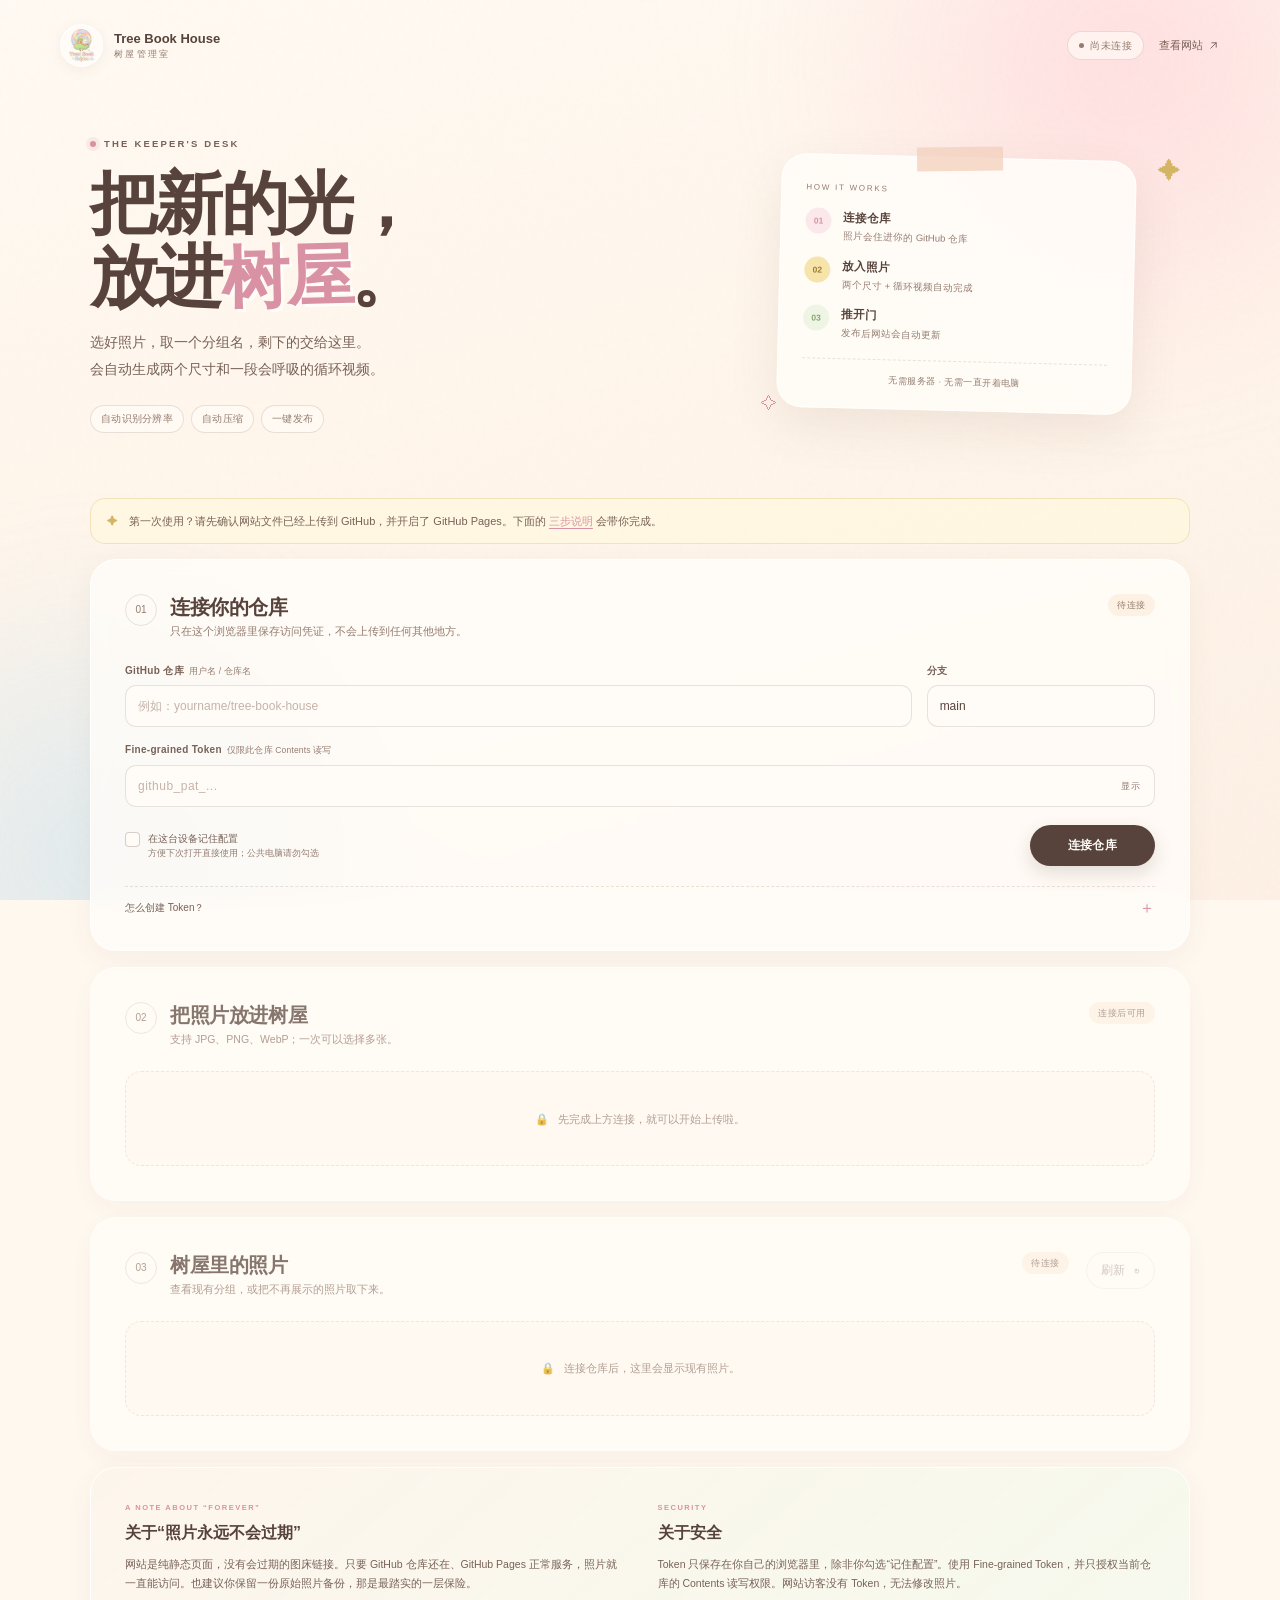
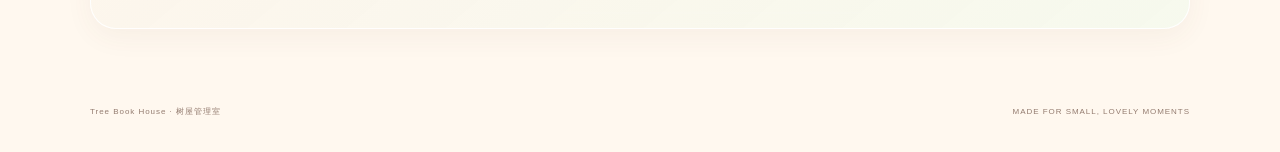
==== admin.html @ 626d1c14 "Initial Tree Book House website" ====
<!doctype html>
<html lang="zh-CN">
<head>
  <meta charset="utf-8">
  <meta name="viewport" content="width=device-width, initial-scale=1, viewport-fit=cover">
  <meta name="robots" content="noindex, nofollow">
  <title>树屋管理 · Tree Book House</title>
  <meta name="theme-color" content="#fff8ef">
  <link rel="icon" href="assets/brand/favicon-32.png" sizes="32x32" type="image/png">
  <link rel="stylesheet" href="assets/css/admin.css">
</head>
<body class="admin-body">
  <a class="skip-link" href="#adminMain">跳到主要内容</a>

  <div class="admin-backdrop" aria-hidden="true">
    <div class="admin-backdrop__glow admin-backdrop__glow--one"></div>
    <div class="admin-backdrop__glow admin-backdrop__glow--two"></div>
    <div class="admin-backdrop__grain"></div>
  </div>

  <header class="admin-topbar">
    <a class="admin-brand" href="index.html">
      <span class="admin-brand__mark"><img src="assets/brand/logo.webp" alt="" width="852" height="1100"></span>
      <span class="admin-brand__text"><strong>Tree Book House</strong><small>树屋管理室</small></span>
    </a>
    <div class="admin-topbar__actions">
      <span class="connection-pill" id="connectionPill" data-state="offline"><span></span><span id="connectionText">尚未连接</span></span>
      <a class="topbar-link" href="index.html">查看网站 <svg viewBox="0 0 24 24" fill="none" aria-hidden="true"><path d="M7 17L17 7M9 7h8v8" stroke="currentColor" stroke-width="1.7" stroke-linecap="round" stroke-linejoin="round"/></svg></a>
    </div>
  </header>

  <main class="admin-main" id="adminMain">
    <section class="admin-hero">
      <div class="admin-hero__copy">
        <p class="admin-eyebrow"><span></span> THE KEEPER'S DESK</p>
        <h1>把新的光，<br>放进<span class="admin-script">树屋</span>。</h1>
        <p class="admin-lede">选好照片，取一个分组名，剩下的交给这里。<br>会自动生成两个尺寸和一段会呼吸的循环视频。</p>
        <div class="admin-hero__chips">
          <span>自动识别分辨率</span>
          <span>自动压缩</span>
          <span>一键发布</span>
        </div>
      </div>
      <div class="admin-hero__steps" aria-label="发布步骤">
        <div class="admin-note-card">
          <span class="admin-note-card__tape" aria-hidden="true"></span>
          <p class="admin-note-card__label">HOW IT WORKS</p>
          <ol>
            <li><span>01</span><div><strong>连接仓库</strong><small>照片会住进你的 GitHub 仓库</small></div></li>
            <li><span>02</span><div><strong>放入照片</strong><small>两个尺寸 + 循环视频自动完成</small></div></li>
            <li><span>03</span><div><strong>推开门</strong><small>发布后网站会自动更新</small></div></li>
          </ol>
          <p class="admin-note-card__foot">无需服务器 · 无需一直开着电脑</p>
        </div>
        <span class="admin-hero__spark admin-hero__spark--one" aria-hidden="true">✦</span>
        <span class="admin-hero__spark admin-hero__spark--two" aria-hidden="true">✧</span>
      </div>
    </section>

    <div class="admin-alert admin-alert--warn" id="repoSetupHint">
      <span aria-hidden="true">✦</span>
      <p>第一次使用？请先确认网站文件已经上传到 GitHub，并开启了 GitHub Pages。下面的 <button type="button" class="inline-button" id="openGuide">三步说明</button> 会带你完成。</p>
    </div>

    <!-- 01 connect -->
    <section class="admin-panel" id="setupPanel" aria-labelledby="setupTitle">
      <div class="admin-panel__head">
        <span class="admin-panel__num">01</span>
        <div>
          <h2 id="setupTitle">连接你的仓库</h2>
          <p>只在这个浏览器里保存访问凭证，不会上传到任何其他地方。</p>
        </div>
        <span class="panel-state" id="setupState">待连接</span>
      </div>

      <form class="setup-form" id="setupForm" autocomplete="off">
        <div class="field field--wide">
          <label for="repoInput">GitHub 仓库 <span>用户名 / 仓库名</span></label>
          <input id="repoInput" name="repo" type="text" placeholder="例如：yourname/tree-book-house" spellcheck="false" autocapitalize="off">
        </div>
        <div class="field">
          <label for="branchInput">分支</label>
          <input id="branchInput" name="branch" type="text" value="main" spellcheck="false" autocapitalize="off">
        </div>
        <div class="field field--token">
          <label for="tokenInput">Fine-grained Token <span>仅限此仓库 Contents 读写</span></label>
          <div class="token-wrap">
            <input id="tokenInput" name="token" type="password" placeholder="github_pat_..." spellcheck="false" autocapitalize="off">
            <button type="button" class="token-toggle" id="tokenToggle" aria-label="显示 Token">显示</button>
          </div>
        </div>
        <div class="setup-form__actions">
          <label class="check">
            <input type="checkbox" id="rememberInput">
            <span class="check__box" aria-hidden="true"></span>
            <span>在这台设备记住配置<small>方便下次打开直接使用；公共电脑请勿勾选</small></span>
          </label>
          <button type="submit" class="primary-button" id="connectButton">
            <span class="button-label">连接仓库</span>
            <span class="button-spinner" aria-hidden="true"></span>
          </button>
        </div>
      </form>

      <div class="setup-status" id="setupStatus" role="status" aria-live="polite"></div>

      <details class="setup-help">
        <summary>怎么创建 Token？<span aria-hidden="true">＋</span></summary>
        <div class="setup-help__body">
          <ol>
            <li>打开 GitHub → 右上角头像 → <strong>Settings</strong> → <strong>Developer settings</strong> → <strong>Personal access tokens</strong> → <strong>Fine-grained tokens</strong>。</li>
            <li>点击 <strong>Generate new token</strong>，Repository access 选择 <strong>Only select repositories</strong>，只勾选你的网站仓库。</li>
            <li>Permissions → Repository permissions → 找到 <strong>Contents</strong>，设为 <strong>Read and write</strong>；Metadata 保持 Read-only。</li>
            <li>生成后复制以 <code>github_pat_</code> 开头的 Token，粘贴到上面。它只用于向这个仓库提交照片。</li>
          </ol>
          <p>Token 就像一把钥匙。不要发给别人；如果怀疑泄露，去 GitHub 页面 Revoke 掉再重新生成即可。</p>
        </div>
      </details>
    </section>

    <!-- 02 upload -->
    <section class="admin-panel is-locked" id="uploadPanel" aria-labelledby="uploadTitle">
      <div class="admin-panel__head">
        <span class="admin-panel__num">02</span>
        <div>
          <h2 id="uploadTitle">把照片放进树屋</h2>
          <p>支持 JPG、PNG、WebP；一次可以选择多张。</p>
        </div>
        <span class="panel-state" id="uploadState">连接后可用</span>
      </div>

      <div class="panel-lock-note" id="panelLockNote"><span aria-hidden="true">🔒</span> 先完成上方连接，就可以开始上传啦。</div>

      <div class="upload-body" id="uploadBody">
        <div class="group-picker">
          <div class="group-picker__text">
            <span class="mini-label">PHOTO GROUP</span>
            <h3>放在哪个分组？</h3>
            <p>每一组会在网站上形成一个小展区。</p>
          </div>
          <div class="group-picker__controls">
            <div class="field">
              <label class="sr-only" for="groupSelect">照片分组</label>
              <select id="groupSelect"></select>
            </div>
            <div class="new-group-fields" id="newGroupFields" hidden>
              <div class="field">
                <label for="newGroupName">新分组名称</label>
                <input id="newGroupName" type="text" maxlength="24" placeholder="例如：夏日散步">
              </div>
              <div class="field">
                <label for="newGroupDesc">一句描述 <span>可选</span></label>
                <input id="newGroupDesc" type="text" maxlength="48" placeholder="例如：风从树叶间经过。">
              </div>
            </div>
          </div>
        </div>

        <div class="dropzone" id="dropzone" tabindex="0" role="button" aria-controls="fileInput" aria-label="选择或拖入照片">
          <input id="fileInput" type="file" accept="image/jpeg,image/png,image/webp,image/avif" multiple hidden>
          <div class="dropzone__art" aria-hidden="true">
            <span class="dropzone__sun"></span>
            <span class="dropzone__hill"></span>
            <span class="dropzone__house"><i></i></span>
            <span class="dropzone__plus">＋</span>
          </div>
          <p class="dropzone__title">把照片拖到这里</p>
          <p class="dropzone__hint">或者 <span>点击选择文件</span> · 建议每次 1–20 张</p>
          <p class="dropzone__note">照片只会在你的浏览器里处理，处理完才会上传到仓库</p>
        </div>

        <div class="queue" id="queueWrap" hidden>
          <div class="queue__head">
            <h3>待放入的照片 <span id="queueCount">0</span></h3>
            <button type="button" class="text-button" id="clearQueue">清空</button>
          </div>
          <ul class="queue__list" id="queueList"></ul>
        </div>

        <div class="publish-settings" id="publishSettings" hidden>
          <div class="setting-row">
            <div class="setting-copy">
              <strong>自动生成动态背景视频</strong>
              <span>6 秒静音循环，会随高清/轻量图片一起生成。适合点击照片后的动态预览。</span>
            </div>
            <label class="switch">
              <input type="checkbox" id="videoToggle" checked>
              <span class="switch__track" aria-hidden="true"><span></span></span>
              <span class="sr-only">自动生成动态背景视频</span>
            </label>
          </div>
          <div class="setting-row setting-row--summary">
            <div class="publish-summary" id="publishSummary">还没有添加照片</div>
            <button type="button" class="publish-button" id="publishButton" disabled>
              <span class="button-label">发布到树屋</span>
              <span class="button-spinner" aria-hidden="true"></span>
              <svg viewBox="0 0 24 24" fill="none" aria-hidden="true"><path d="M5 12h14M13 6l6 6-6 6" stroke="currentColor" stroke-width="1.8" stroke-linecap="round" stroke-linejoin="round"/></svg>
            </button>
          </div>
          <div class="progress" id="progressWrap" hidden>
            <div class="progress__bar"><span id="progressBar"></span></div>
            <p class="progress__label" id="progressLabel">准备中…</p>
          </div>
          <div class="publish-log" id="publishLog" role="status" aria-live="polite"></div>
        </div>
      </div>
    </section>

    <!-- 03 manage -->
    <section class="admin-panel is-locked" id="managePanel" aria-labelledby="manageTitle">
      <div class="admin-panel__head">
        <span class="admin-panel__num">03</span>
        <div>
          <h2 id="manageTitle">树屋里的照片</h2>
          <p>查看现有分组，或把不再展示的照片取下来。</p>
        </div>
        <span class="panel-state" id="manageState">待连接</span>
        <button type="button" class="ghost-button" id="refreshButton" disabled>刷新 <span aria-hidden="true">↻</span></button>
      </div>
      <div class="panel-lock-note" id="manageLockNote"><span aria-hidden="true">🔒</span> 连接仓库后，这里会显示现有照片。</div>

      <div class="manage-body" id="manageBody" hidden>
        <div class="manage-summary">
          <div><span id="totalPhotoCount">0</span><small>张照片</small></div>
          <div><span id="totalGroupCount">0</span><small>个分组</small></div>
          <div><span id="repoSize">—</span><small>媒体占用</small></div>
          <button type="button" class="danger-text" id="removeDemoButton" hidden>移除全部示例内容</button>
        </div>
        <div class="manage-groups" id="manageGroups"></div>
        <div class="manage-empty" id="manageEmpty" hidden>树屋里还没有照片，去上面放入第一张吧。</div>
      </div>
    </section>

    <section class="admin-panel admin-panel--info">
      <div class="info-grid">
        <div>
          <span class="mini-label">A NOTE ABOUT “FOREVER”</span>
          <h2>关于“照片永远不会过期”</h2>
          <p>网站是纯静态页面，没有会过期的图床链接。只要 GitHub 仓库还在、GitHub Pages 正常服务，照片就一直能访问。也建议你保留一份原始照片备份，那是最踏实的一层保险。</p>
        </div>
        <div>
          <span class="mini-label">SECURITY</span>
          <h2>关于安全</h2>
          <p>Token 只保存在你自己的浏览器里，除非你勾选“记住配置”。使用 Fine-grained Token，并只授权当前仓库的 Contents 读写权限。网站访客没有 Token，无法修改照片。</p>
        </div>
      </div>
    </section>
  </main>

  <footer class="admin-footer">
    <span>Tree Book House · 树屋管理室</span>
    <span>MADE FOR SMALL, LOVELY MOMENTS</span>
  </footer>

  <div class="toast" id="toast" role="status" aria-live="polite"></div>

  <dialog class="confirm-dialog" id="confirmDialog" aria-labelledby="confirmTitle">
    <div class="confirm-dialog__icon" aria-hidden="true">?</div>
    <h2 id="confirmTitle">确定要这样做吗？</h2>
    <p id="confirmText"></p>
    <div class="confirm-dialog__actions">
      <button type="button" class="ghost-button" id="confirmCancel">先不要</button>
      <button type="button" class="danger-button" id="confirmOk">确定</button>
    </div>
  </dialog>

  <script src="assets/js/admin.js" defer></script>
</body>
</html>
---- assets/css/admin.css ----
/* =========================================================
   Tree Book House — keeper's desk (admin)
   ========================================================= */
:root {
  --cream: #fff8ef;
  --cream-2: #fdf1e4;
  --paper: #fffdf9;
  --ink: #57433b;
  --ink-soft: #786157;
  --ink-faint: #947c70;
  --pink: #f4c3ce;
  --pink-deep: #d992a4;
  --pink-soft: #fbe8eb;
  --blue: #c8e4f6;
  --blue-deep: #91bdd7;
  --blue-soft: #e9f4fa;
  --green: #cddfb5;
  --green-deep: #8aa36d;
  --green-soft: #eef5e5;
  --butter: #f7e4aa;
  --butter-deep: #d4b563;
  --line: rgba(104, 75, 62, .15);
  --line-strong: rgba(104, 75, 62, .26);
  --font-body: "Segoe UI", "PingFang SC", "Hiragino Sans GB", "Microsoft YaHei", "Noto Sans SC", sans-serif;
  --font-round: "Arial Rounded MT Bold", "Trebuchet MS", "PingFang SC", "Microsoft YaHei", sans-serif;
  --ease: cubic-bezier(.22, .8, .28, 1);
  --shadow: 0 18px 50px rgba(110, 75, 56, .1);
  color-scheme: light;
}
*, *::before, *::after { box-sizing: border-box; }
html { -webkit-text-size-adjust: 100%; }
body { margin: 0; min-width: 310px; color: var(--ink); background: var(--cream); font-family: var(--font-body); font-size: 15px; line-height: 1.65; -webkit-font-smoothing: antialiased; }
img, svg { display: block; }
img { max-width: 100%; }
a { color: inherit; text-decoration: none; }
button, input, select { font: inherit; color: inherit; }
button { border: 0; background: none; cursor: pointer; }
h1, h2, h3, p, ol, ul { margin: 0; }
ul, ol { padding: 0; list-style: none; }
[hidden] { display: none !important; }
::selection { background: var(--pink); color: var(--ink); }
:focus-visible { outline: 2px solid var(--pink-deep); outline-offset: 3px; border-radius: 7px; }
.sr-only { position: absolute; width: 1px; height: 1px; padding: 0; margin: -1px; overflow: hidden; clip: rect(0, 0, 0, 0); white-space: nowrap; border: 0; }
.skip-link { position: fixed; top: 12px; left: 12px; z-index: 100; padding: 10px 16px; background: var(--ink); color: var(--paper); border-radius: 999px; font-size: 12px; transform: translateY(-180%); transition: transform .2s; }
.skip-link:focus { transform: none; }

/* backdrop */
.admin-backdrop { position: fixed; inset: 0; z-index: -2; overflow: hidden; background: linear-gradient(165deg, #fffaf3, #fff5ea 55%, #fdf0e5); }
.admin-backdrop__glow { position: absolute; border-radius: 50%; filter: blur(40px); opacity: .7; }
.admin-backdrop__glow--one { width: 60vw; aspect-ratio: 1; top: -25vw; right: -18vw; background: radial-gradient(circle, rgba(255, 203, 213, .8), transparent 65%); }
.admin-backdrop__glow--two { width: 55vw; aspect-ratio: 1; bottom: -24vw; left: -20vw; background: radial-gradient(circle, rgba(196, 226, 244, .75), transparent 65%); }
.admin-backdrop__grain { position: absolute; inset: 0; opacity: .18; mix-blend-mode: multiply; background-image: url("data:image/svg+xml,%3Csvg viewBox='0 0 180 180' xmlns='http://www.w3.org/2000/svg'%3E%3Cfilter id='n'%3E%3CfeTurbulence type='fractalNoise' baseFrequency='.9' numOctaves='3' stitchTiles='stitch'/%3E%3C/filter%3E%3Crect width='100%25' height='100%25' filter='url(%23n)' opacity='.12'/%3E%3C/svg%3E"); }

/* top bar */
.admin-topbar { width: 100%; max-width: 1240px; margin: 0 auto; padding: 24px clamp(18px, 4vw, 40px); display: flex; align-items: center; justify-content: space-between; gap: 20px; }
.admin-brand { display: inline-flex; align-items: center; gap: 11px; }
.admin-brand__mark { width: 43px; height: 43px; padding: 4px; border-radius: 50%; background: rgba(255, 253, 249, .8); border: 1px solid rgba(255, 255, 255, .8); box-shadow: 0 3px 14px rgba(123, 88, 66, .08); }
.admin-brand__mark img { width: 100%; height: 100%; object-fit: contain; }
.admin-brand__text { display: flex; flex-direction: column; line-height: 1.2; }
.admin-brand__text strong { font-family: var(--font-round); font-size: 13px; }
.admin-brand__text small { font-size: 9px; color: var(--ink-faint); letter-spacing: .25em; margin-top: 2px; }
.admin-topbar__actions { display: flex; align-items: center; gap: 15px; }
.connection-pill { display: inline-flex; align-items: center; gap: 6px; padding: 6px 11px; border-radius: 999px; border: 1px solid var(--line); background: rgba(255, 253, 249, .6); color: var(--ink-faint); font-size: 9.5px; letter-spacing: .04em; white-space: nowrap; }
.connection-pill > span:first-child { width: 5px; height: 5px; border-radius: 50%; background: var(--ink-faint); }
.connection-pill[data-state="online"] { color: var(--green-deep); border-color: rgba(138, 163, 109, .35); background: var(--green-soft); }
.connection-pill[data-state="online"] > span:first-child { background: var(--green-deep); box-shadow: 0 0 0 3px rgba(138, 163, 109, .14); }
.connection-pill[data-state="error"] { color: #b36a6a; background: #fbe9e7; border-color: rgba(179, 106, 106, .25); }
.topbar-link { display: inline-flex; align-items: center; gap: 4px; font-size: 11px; color: var(--ink-soft); transition: color .2s; }
.topbar-link svg { width: 13px; height: 13px; }
.topbar-link:hover { color: var(--pink-deep); }

/* main */
.admin-main { width: 100%; max-width: 1180px; margin: 0 auto; padding: 15px clamp(18px, 4vw, 40px) 50px; }
.admin-hero { display: grid; grid-template-columns: minmax(0, 1.1fr) minmax(320px, .9fr); align-items: center; gap: clamp(30px, 5vw, 70px); padding: 30px 0 clamp(40px, 6vw, 65px); }
.admin-eyebrow { display: flex; align-items: center; gap: 8px; font-size: 9.5px; letter-spacing: .23em; color: var(--ink-soft); font-weight: 600; }
.admin-eyebrow span { width: 6px; height: 6px; border-radius: 50%; background: var(--pink-deep); box-shadow: 0 0 0 4px rgba(217, 146, 164, .14); }
.admin-hero h1 { margin: 15px 0 17px; font-family: var(--font-round); font-size: clamp(44px, 5.3vw, 68px); line-height: 1.08; letter-spacing: -.04em; font-weight: 800; }
.admin-script { font-family: var(--font-round); color: var(--pink-deep); display: inline-block; transform: rotate(-1.5deg); text-shadow: 3px 3px 0 rgba(255, 255, 255, .7); }
.admin-lede { color: var(--ink-soft); font-size: 13.5px; line-height: 1.95; }
.admin-hero__chips { display: flex; flex-wrap: wrap; gap: 7px; margin-top: 22px; }
.admin-hero__chips span { padding: 5px 10px; border-radius: 999px; border: 1px solid var(--line); background: rgba(255, 253, 249, .5); color: var(--ink-faint); font-size: 9.5px; letter-spacing: .03em; }
.admin-hero__steps { position: relative; display: flex; justify-content: center; }
.admin-note-card { position: relative; z-index: 2; width: min(100%, 355px); padding: 26px 24px 20px; border-radius: 25px; background: rgba(255, 253, 249, .86); border: 1px solid rgba(255, 255, 255, .9); box-shadow: var(--shadow); transform: rotate(1.4deg); }
.admin-note-card__tape { position: absolute; top: -11px; left: 50%; width: 86px; height: 24px; transform: translateX(-50%) rotate(-2deg); background: rgba(244, 211, 192, .8); }
.admin-note-card__label { font-size: 8px; letter-spacing: .22em; color: var(--ink-faint); }
.admin-note-card ol { margin-top: 14px; display: flex; flex-direction: column; gap: 13px; }
.admin-note-card li { display: flex; gap: 12px; align-items: flex-start; }
.admin-note-card li > span { flex: 0 0 auto; display: grid; place-items: center; width: 26px; height: 26px; border-radius: 50%; background: var(--pink-soft); color: var(--pink-deep); font-size: 8.5px; font-weight: 700; }
.admin-note-card li:nth-child(2) > span { background: var(--butter); color: #9c7d33; }
.admin-note-card li:nth-child(3) > span { background: var(--green-soft); color: var(--green-deep); }
.admin-note-card li div { display: flex; flex-direction: column; }
.admin-note-card strong { font-size: 11.5px; font-weight: 600; }
.admin-note-card small { color: var(--ink-faint); font-size: 9.5px; margin-top: 1px; }
.admin-note-card__foot { margin-top: 17px; padding-top: 13px; border-top: 1px dashed var(--line); color: var(--ink-faint); font-size: 9px; letter-spacing: .05em; text-align: center; }
.admin-hero__spark { position: absolute; color: var(--butter-deep); animation: twinkle 4s ease-in-out infinite; }
.admin-hero__spark--one { top: -4px; right: 2%; font-size: 23px; }
.admin-hero__spark--two { bottom: -6px; left: 8%; font-size: 16px; color: var(--pink-deep); animation-delay: -2s; }
@keyframes twinkle { 50% { opacity: .3; transform: scale(.82) rotate(18deg); } }

/* alert */
.admin-alert { display: flex; align-items: flex-start; gap: 11px; margin-bottom: 15px; padding: 13px 16px; border: 1px solid rgba(212, 181, 99, .3); border-radius: 15px; background: rgba(255, 248, 222, .68); color: var(--ink-soft); font-size: 11px; line-height: 1.7; }
.admin-alert > span { color: var(--butter-deep); }
.inline-button { padding: 0; color: var(--pink-deep); font-size: inherit; text-decoration: underline; text-underline-offset: 3px; }

/* panels */
.admin-panel { margin-bottom: 16px; padding: clamp(22px, 3.2vw, 34px); border-radius: 26px; background: rgba(255, 253, 249, .8); border: 1px solid rgba(255, 255, 255, .9); box-shadow: 0 8px 28px rgba(105, 71, 52, .055); -webkit-backdrop-filter: blur(10px); backdrop-filter: blur(10px); transition: opacity .3s; }
.admin-panel__head { display: flex; align-items: flex-start; gap: 13px; margin-bottom: 23px; }
.admin-panel__num { flex: 0 0 auto; display: grid; place-items: center; width: 32px; height: 32px; border-radius: 50%; border: 1px solid var(--line); color: var(--ink-faint); font-family: var(--font-round); font-size: 10px; }
.admin-panel__head h2 { font-family: var(--font-round); font-size: 20px; line-height: 1.3; letter-spacing: -.02em; }
.admin-panel__head p { color: var(--ink-faint); font-size: 10.5px; margin-top: 3px; line-height: 1.6; }
.panel-state { flex: 0 0 auto; margin-left: auto; padding: 4px 9px; border-radius: 999px; background: var(--cream-2); color: var(--ink-faint); font-size: 8.5px; letter-spacing: .06em; white-space: nowrap; }
.admin-panel__head .ghost-button { margin-left: auto; flex: 0 0 auto; }
.admin-panel__head > .panel-state + .ghost-button { margin-left: 4px; }
.admin-panel.is-locked { opacity: .72; }
.panel-lock-note { display: flex; align-items: center; justify-content: center; gap: 9px; min-height: 95px; border: 1px dashed var(--line); border-radius: 16px; color: var(--ink-faint); font-size: 11px; background: rgba(255, 248, 239, .5); }
.admin-panel:not(.is-locked) .panel-lock-note { display: none; }
.admin-panel.is-locked .upload-body, .admin-panel.is-locked .manage-body { display: none; }

/* form */
.field { display: flex; flex-direction: column; gap: 6px; min-width: 0; }
.field label { display: flex; flex-wrap: wrap; align-items: baseline; gap: 5px; font-size: 10px; font-weight: 600; color: var(--ink-soft); letter-spacing: .03em; }
.field label span { font-weight: 400; color: var(--ink-faint); font-size: 8.5px; letter-spacing: .02em; }
.field input, .field select { width: 100%; height: 42px; padding: 0 12px; border: 1px solid var(--line); border-radius: 11px; background: #fffcf8; color: var(--ink); font-size: 12px; transition: border-color .2s, box-shadow .2s, background .2s; }
.field input::placeholder { color: #c5b3a8; }
.field input:hover, .field select:hover { border-color: var(--line-strong); }
.field input:focus, .field select:focus { outline: none; border-color: rgba(217, 146, 164, .7); box-shadow: 0 0 0 3px rgba(244, 195, 206, .2); background: #fff; }
.field select { appearance: none; background-image: url("data:image/svg+xml,%3Csvg xmlns='http://www.w3.org/2000/svg' width='12' height='8'%3E%3Cpath d='M1 1l5 5 5-5' fill='none' stroke='%23866e63' stroke-width='1.5' stroke-linecap='round'/%3E%3C/svg%3E"); background-repeat: no-repeat; background-position: right 13px center; padding-right: 34px; cursor: pointer; }
.setup-form { display: grid; grid-template-columns: minmax(0, 1.55fr) minmax(120px, .45fr); gap: 15px; }
.field--token { grid-column: 1 / -1; }
.field--wide { min-width: 0; }
.token-wrap { position: relative; }
.token-wrap input { padding-right: 57px; letter-spacing: .04em; }
.token-toggle { position: absolute; right: 6px; top: 6px; bottom: 6px; padding: 0 9px; border-radius: 7px; color: var(--ink-faint); font-size: 9px; letter-spacing: .04em; transition: background .2s, color .2s; }
.token-toggle:hover { background: var(--cream-2); color: var(--ink-soft); }
.setup-form__actions { grid-column: 1 / -1; display: flex; align-items: center; justify-content: space-between; gap: 16px; flex-wrap: wrap; margin-top: 3px; }
.check { display: flex; align-items: flex-start; gap: 8px; cursor: pointer; color: var(--ink-soft); font-size: 10px; line-height: 1.5; }
.check input { position: absolute; opacity: 0; width: 1px; height: 1px; }
.check__box { position: relative; flex: 0 0 auto; width: 15px; height: 15px; margin-top: 1px; border: 1px solid var(--line-strong); border-radius: 4px; background: #fffcf8; transition: background .2s, border-color .2s; }
.check input:checked + .check__box { background: var(--pink-deep); border-color: var(--pink-deep); }
.check input:checked + .check__box::after { content: ""; position: absolute; left: 4.5px; top: 1.5px; width: 3.5px; height: 7px; border: solid #fff; border-width: 0 1.5px 1.5px 0; transform: rotate(42deg); }
.check small { display: block; color: var(--ink-faint); font-size: 8.5px; margin-top: 1px; }
.check input:focus-visible + .check__box { outline: 2px solid var(--pink-deep); outline-offset: 2px; }
.primary-button, .publish-button, .ghost-button, .danger-button { display: inline-flex; align-items: center; justify-content: center; gap: 8px; border-radius: 999px; font-size: 11.5px; font-weight: 600; letter-spacing: .03em; transition: transform .25s var(--ease), background .2s, box-shadow .2s, opacity .2s; }
.primary-button { min-width: 125px; padding: 11px 20px; background: var(--ink); color: var(--paper); box-shadow: 0 7px 18px rgba(87, 67, 59, .17); }
.primary-button:hover { transform: translateY(-2px); background: #6a5147; box-shadow: 0 11px 24px rgba(87, 67, 59, .21); }
.primary-button:disabled { opacity: .55; cursor: wait; transform: none; }
.button-spinner { display: none; width: 13px; height: 13px; border: 1.5px solid rgba(255, 255, 255, .35); border-top-color: #fff; border-radius: 50%; animation: spin .7s linear infinite; }
.is-loading .button-spinner { display: block; }
.is-loading .button-label { opacity: .65; }
@keyframes spin { to { transform: rotate(1turn); } }
.ghost-button { padding: 8px 14px; border: 1px solid var(--line); color: var(--ink-soft); background: rgba(255, 253, 249, .5); font-weight: 500; }
.ghost-button:hover { background: var(--paper); color: var(--ink); }
.ghost-button:disabled { opacity: .45; cursor: not-allowed; }
.danger-button { padding: 9px 18px; background: #b96e6e; color: #fff; }
.danger-button:hover { background: #a55c5c; }
.danger-text { border: 0; padding: 0; background: none; color: #b37878; font-size: 9.5px; text-decoration: underline; text-underline-offset: 3px; }

.setup-status { display: none; margin-top: 14px; padding: 10px 13px; border-radius: 10px; font-size: 10.5px; line-height: 1.65; }
.setup-status[data-type="error"] { display: block; color: #9d5e5e; background: #fbedeb; border: 1px solid rgba(180, 112, 112, .18); }
.setup-status[data-type="success"] { display: block; color: #6f8558; background: var(--green-soft); border: 1px solid rgba(138, 163, 109, .2); }
.setup-status[data-type="info"] { display: block; color: var(--ink-soft); background: var(--cream-2); border: 1px solid var(--line); }
.setup-help { margin-top: 20px; border-top: 1px dashed var(--line); padding-top: 13px; }
.setup-help summary { display: flex; align-items: center; justify-content: space-between; cursor: pointer; list-style: none; font-size: 10px; color: var(--ink-soft); }
.setup-help summary::-webkit-details-marker { display: none; }
.setup-help summary span { color: var(--pink-deep); font-size: 16px; line-height: 1; transition: transform .25s; }
.setup-help[open] summary span { transform: rotate(45deg); }
.setup-help__body { padding-top: 12px; max-width: 780px; }
.setup-help__body ol { counter-reset: help; display: flex; flex-direction: column; gap: 8px; }
.setup-help__body li { position: relative; padding-left: 20px; color: var(--ink-soft); font-size: 10.5px; line-height: 1.8; }
.setup-help__body li::before { counter-increment: help; content: counter(help); position: absolute; left: 0; top: 2px; width: 14px; height: 14px; display: grid; place-items: center; border-radius: 50%; background: var(--pink-soft); color: var(--pink-deep); font-size: 7px; font-weight: 600; }
.setup-help__body code { padding: 1px 5px; border-radius: 4px; background: var(--cream-2); font-size: 9.5px; }
.setup-help__body > p { margin-top: 11px; color: var(--ink-faint); font-size: 9.5px; line-height: 1.8; }

/* group picker */
.group-picker { display: flex; justify-content: space-between; align-items: flex-start; gap: 28px; padding: 16px 18px; border: 1px solid var(--line); border-radius: 16px; background: rgba(255, 248, 239, .55); }
.mini-label { display: block; font-size: 7.5px; letter-spacing: .2em; color: var(--pink-deep); font-weight: 600; }
.group-picker__text h3 { font-family: var(--font-round); font-size: 16px; margin-top: 5px; }
.group-picker__text p { color: var(--ink-faint); font-size: 9.5px; margin-top: 2px; }
.group-picker__controls { width: min(100%, 360px); display: flex; flex-direction: column; gap: 9px; }
.new-group-fields { display: grid; grid-template-columns: 1fr 1fr; gap: 9px; }
.new-group-fields .field input { height: 37px; font-size: 11px; }
.new-group-fields .field label { font-size: 9px; }

/* dropzone */
.dropzone { position: relative; display: flex; flex-direction: column; align-items: center; justify-content: center; min-height: 225px; margin-top: 16px; padding: 26px 20px; border: 1.5px dashed rgba(160, 123, 103, .3); border-radius: 19px; background: radial-gradient(75% 120% at 50% 100%, rgba(226, 239, 210, .45), transparent 65%), rgba(255, 252, 247, .52); text-align: center; cursor: pointer; transition: border-color .25s, background .25s, transform .25s var(--ease); }
.dropzone:hover, .dropzone.is-dragging { border-color: var(--pink-deep); background: radial-gradient(75% 120% at 50% 100%, rgba(226, 239, 210, .7), transparent 65%), rgba(255, 250, 244, .85); transform: translateY(-2px); }
.dropzone.is-disabled { opacity: .5; pointer-events: none; }
.dropzone__art { position: relative; width: 105px; height: 74px; margin-bottom: 10px; }
.dropzone__sun { position: absolute; right: 13px; top: 1px; width: 35px; height: 35px; border-radius: 50%; background: var(--butter); box-shadow: 0 0 0 8px rgba(247, 228, 170, .2); }
.dropzone__hill { position: absolute; left: 5px; right: 6px; bottom: 8px; height: 36px; border-radius: 50% 50% 0 0 / 100% 100% 0 0; background: var(--green); }
.dropzone__hill::after { content: ""; position: absolute; right: -2px; bottom: -5px; width: 55px; height: 24px; border-radius: 50% 50% 0 0; background: #b9d09e; }
.dropzone__house { position: absolute; left: 30px; bottom: 18px; width: 31px; height: 24px; border-radius: 3px; background: #f0d6a7; border: 1.5px solid #795a4c; }
.dropzone__house::before { content: ""; position: absolute; left: -5px; top: -12px; border-left: 20px solid transparent; border-right: 20px solid transparent; border-bottom: 14px solid #d99f92; }
.dropzone__house i { position: absolute; left: 11px; bottom: 0; width: 9px; height: 14px; border-radius: 4px 4px 0 0; background: #a9795c; }
.dropzone__plus { position: absolute; left: 4px; bottom: -6px; display: grid; place-items: center; width: 25px; height: 25px; border-radius: 50%; background: var(--pink-deep); color: #fff; font-size: 17px; font-weight: 300; box-shadow: 0 4px 10px rgba(217, 146, 164, .3); }
.dropzone__title { font-family: var(--font-round); font-size: 16px; color: var(--ink); }
.dropzone__hint { color: var(--ink-faint); font-size: 10px; margin-top: 4px; }
.dropzone__hint span { color: var(--pink-deep); text-decoration: underline; text-underline-offset: 2px; }
.dropzone__note { color: #b9a79b; font-size: 8.5px; margin-top: 12px; letter-spacing: .02em; }

/* queue */
.queue { margin-top: 22px; }
.queue__head { display: flex; align-items: center; justify-content: space-between; margin-bottom: 10px; }
.queue__head h3 { font-family: var(--font-round); font-size: 13px; }
.queue__head h3 span { display: inline-grid; place-items: center; min-width: 20px; height: 20px; margin-left: 4px; padding: 0 5px; border-radius: 999px; background: var(--pink-soft); color: var(--pink-deep); font-family: var(--font-body); font-size: 8.5px; }
.text-button { padding: 0; color: var(--ink-faint); font-size: 9.5px; text-decoration: underline; text-underline-offset: 3px; }
.text-button:hover { color: var(--pink-deep); }
.queue__list { display: flex; flex-direction: column; gap: 8px; }
.queue-item { display: flex; align-items: center; gap: 12px; padding: 9px; border: 1px solid var(--line); border-radius: 13px; background: #fffcf8; transition: border-color .2s, opacity .2s; }
.queue-item.is-done { border-color: rgba(138, 163, 109, .35); background: #fbfdf7; }
.queue-item.is-error { border-color: rgba(185, 110, 110, .35); background: #fdf8f6; }
.queue-thumb { flex: 0 0 auto; width: 48px; height: 58px; border-radius: 8px; overflow: hidden; background: var(--cream-2); }
.queue-thumb img { width: 100%; height: 100%; object-fit: cover; }
.queue-main { flex: 1; min-width: 0; }
.queue-title-row { display: flex; align-items: center; gap: 8px; }
.queue-title-input { width: 100%; min-width: 0; padding: 3px 6px; border: 1px solid transparent; border-radius: 6px; background: transparent; font-size: 11.5px; font-weight: 600; }
.queue-title-input:hover { border-color: var(--line); }
.queue-title-input:focus { outline: none; border-color: var(--line-strong); background: #fff; }
.queue-meta { padding: 0 6px; color: var(--ink-faint); font-size: 8.5px; letter-spacing: .02em; white-space: nowrap; overflow: hidden; text-overflow: ellipsis; margin-top: 1px; }
.queue-status { padding: 0 6px; color: var(--ink-faint); font-size: 8.5px; margin-top: 3px; display: flex; align-items: center; gap: 5px; }
.queue-status::before { content: ""; width: 4px; height: 4px; border-radius: 50%; background: var(--butter-deep); }
.queue-item.is-processing .queue-status::before { background: var(--pink-deep); animation: pulse 1s ease-in-out infinite; }
.queue-item.is-done .queue-status { color: var(--green-deep); }
.queue-item.is-done .queue-status::before { background: var(--green-deep); }
.queue-item.is-error .queue-status { color: #b36a6a; }
.queue-item.is-error .queue-status::before { background: #b36a6a; }
@keyframes pulse { 50% { opacity: .25; } }
.queue-remove { flex: 0 0 auto; display: grid; place-items: center; width: 26px; height: 26px; border-radius: 50%; color: var(--ink-faint); font-size: 16px; line-height: 1; transition: background .2s, color .2s; }
.queue-remove:hover { background: #fbeaea; color: #b36a6a; }
.queue-progress { height: 3px; margin: 6px 6px 0; border-radius: 99px; background: var(--cream-2); overflow: hidden; }
.queue-progress span { display: block; height: 100%; width: 0; border-radius: inherit; background: linear-gradient(90deg, var(--pink), var(--pink-deep)); transition: width .35s var(--ease); }
.queue-item.is-done .queue-progress span { background: var(--green-deep); }

/* publish */
.publish-settings { margin-top: 22px; padding-top: 17px; border-top: 1px dashed var(--line); }
.setting-row { display: flex; align-items: center; justify-content: space-between; gap: 20px; }
.setting-copy { display: flex; flex-direction: column; }
.setting-copy strong { font-size: 11.5px; font-weight: 600; }
.setting-copy span { color: var(--ink-faint); font-size: 9.5px; line-height: 1.65; margin-top: 2px; max-width: 460px; }
.switch { position: relative; flex: 0 0 auto; display: inline-flex; cursor: pointer; }
.switch input { position: absolute; opacity: 0; width: 1px; height: 1px; }
.switch__track { display: block; width: 38px; height: 22px; border-radius: 999px; background: #e6d8cc; transition: background .25s; }
.switch__track span { display: block; width: 16px; height: 16px; margin: 3px; border-radius: 50%; background: #fff; box-shadow: 0 1px 4px rgba(88, 60, 47, .2); transition: transform .25s var(--ease); }
.switch input:checked + .switch__track { background: var(--pink-deep); }
.switch input:checked + .switch__track span { transform: translateX(16px); }
.switch input:focus-visible + .switch__track { outline: 2px solid var(--pink-deep); outline-offset: 2px; }
.setting-row--summary { margin-top: 15px; padding-top: 15px; border-top: 1px dashed var(--line); }
.publish-summary { color: var(--ink-faint); font-size: 10px; line-height: 1.7; }
.publish-summary strong { color: var(--ink-soft); font-weight: 600; }
.publish-button { flex: 0 0 auto; padding: 12px 20px; background: var(--pink-deep); color: #fff; box-shadow: 0 8px 19px rgba(217, 146, 164, .25); }
.publish-button svg { width: 15px; height: 15px; }
.publish-button:hover { transform: translateY(-2px); background: #cd8296; box-shadow: 0 12px 24px rgba(217, 146, 164, .32); }
.publish-button:disabled { opacity: .4; cursor: not-allowed; transform: none; box-shadow: none; }
.publish-button.is-loading .button-spinner { display: block; }
.progress { margin-top: 17px; padding: 13px 15px; border-radius: 11px; background: var(--cream-2); }
.progress__bar { height: 5px; border-radius: 99px; background: rgba(104, 75, 62, .1); overflow: hidden; }
.progress__bar span { display: block; height: 100%; width: 0; border-radius: inherit; background: linear-gradient(90deg, var(--pink), var(--pink-deep), var(--butter-deep)); transition: width .4s var(--ease); }
.progress__label { margin-top: 7px; color: var(--ink-soft); font-size: 9px; letter-spacing: .04em; }
.publish-log { margin-top: 11px; color: var(--ink-soft); font-size: 10px; line-height: 1.8; }
.publish-log:empty { display: none; }
.publish-log a { color: var(--pink-deep); text-decoration: underline; text-underline-offset: 3px; }
.publish-log .log-error { color: #a65f5f; }
.publish-log .log-success { color: #688055; }
.publish-log details { margin-top: 5px; }
.publish-log summary { font-size: 9px; color: var(--ink-faint); cursor: pointer; }
.publish-log pre { max-height: 140px; overflow: auto; padding: 8px; border-radius: 7px; background: rgba(255, 255, 255, .7); font-size: 8.5px; white-space: pre-wrap; }
.publish-log .log-links { display: flex; gap: 13px; flex-wrap: wrap; margin-top: 6px; }

/* manage */
.manage-summary { display: flex; align-items: center; gap: 28px; padding: 2px 0 18px; border-bottom: 1px solid var(--line); }
.manage-summary > div { display: flex; align-items: baseline; gap: 5px; }
.manage-summary > div > span { font-family: var(--font-round); font-size: 20px; font-weight: 600; }
.manage-summary > div > small { color: var(--ink-faint); font-size: 8.5px; }
.manage-summary .danger-text { margin-left: auto; }
.manage-groups { margin-top: 14px; display: flex; flex-direction: column; gap: 9px; }
.manage-group { border: 1px solid var(--line); border-radius: 14px; background: #fffcf8; overflow: hidden; }
.manage-group__head { display: flex; align-items: center; justify-content: space-between; gap: 12px; padding: 12px 14px; }
.manage-group__title { display: flex; align-items: baseline; gap: 8px; }
.manage-group__title strong { font-size: 11.5px; }
.manage-group__title span { color: var(--ink-faint); font-size: 8.5px; }
.manage-group__count { color: var(--ink-faint); font-size: 9px; }
.manage-photos { padding: 0 10px 10px; display: flex; flex-wrap: wrap; gap: 7px; }
.manage-photo { position: relative; width: 68px; border-radius: 8px; overflow: hidden; background: var(--cream-2); }
.manage-photo img { width: 100%; height: 78px; object-fit: cover; }
.manage-photo__bar { display: flex; align-items: center; justify-content: space-between; padding: 3px 5px 4px; background: #fff; }
.manage-photo__bar span { overflow: hidden; font-size: 7.5px; white-space: nowrap; text-overflow: ellipsis; }
.manage-photo__bar button { flex: 0 0 auto; color: #b37878; font-size: 13px; line-height: 1; }
.manage-photo__bar button:hover { color: #9d5e5e; }
.manage-empty { padding: 32px 0 18px; text-align: center; color: var(--ink-faint); font-size: 11px; }

/* info */
.admin-panel--info { background: linear-gradient(140deg, rgba(253, 245, 235, .85), rgba(244, 249, 237, .8)); }
.info-grid { display: grid; grid-template-columns: 1fr 1fr; gap: 35px; }
.info-grid h2 { font-family: var(--font-round); font-size: 16px; margin: 6px 0 8px; }
.info-grid p { color: var(--ink-soft); font-size: 10.5px; line-height: 1.85; }

/* footer */
.admin-footer { width: 100%; max-width: 1180px; margin: 0 auto; padding: 10px clamp(18px, 4vw, 40px) 34px; display: flex; align-items: center; justify-content: space-between; gap: 20px; color: var(--ink-faint); font-size: 8px; letter-spacing: .12em; }

/* toast */
.toast { position: fixed; z-index: 80; left: 50%; bottom: 24px; transform: translate(-50%, 20px); padding: 10px 18px; border-radius: 999px; background: var(--ink); color: var(--paper); font-size: 10.5px; box-shadow: 0 12px 30px rgba(60, 41, 33, .24); opacity: 0; pointer-events: none; transition: opacity .25s, transform .35s var(--ease); }
.toast.is-visible { opacity: 1; transform: translate(-50%, 0); }
.toast[data-type="error"] { background: #a65f5f; }

/* confirm dialog */
.confirm-dialog { width: min(400px, calc(100vw - 36px)); padding: 28px; border: 0; border-radius: 22px; background: var(--paper); color: var(--ink); box-shadow: 0 30px 80px rgba(55, 37, 29, .28); }
.confirm-dialog::backdrop { background: rgba(57, 39, 32, .36); -webkit-backdrop-filter: blur(5px); backdrop-filter: blur(5px); }
.confirm-dialog__icon { display: grid; place-items: center; width: 40px; height: 40px; border-radius: 50%; background: var(--pink-soft); color: var(--pink-deep); font-family: var(--font-round); font-size: 21px; }
.confirm-dialog h2 { margin-top: 14px; font-family: var(--font-round); font-size: 20px; }
.confirm-dialog p { margin-top: 6px; color: var(--ink-soft); font-size: 11.5px; line-height: 1.8; }
.confirm-dialog__actions { display: flex; justify-content: flex-end; gap: 9px; margin-top: 22px; }

/* responsive */
@media (max-width: 900px) {
  .admin-hero { grid-template-columns: 1fr; gap: 28px; padding-bottom: 42px; }
  .admin-hero__steps { justify-content: flex-start; }
  .admin-note-card { width: min(100%, 500px); transform: rotate(.6deg); }
  .admin-hero__spark { display: none; }
  .admin-hero h1 { font-size: clamp(44px, 8vw, 60px); }
  .setup-form { grid-template-columns: 1fr; }
  .field--token { grid-column: auto; }
  .setup-form__actions { grid-column: auto; }
  .info-grid { grid-template-columns: 1fr; gap: 22px; }
}
@media (max-width: 640px) {
  .admin-topbar { padding-top: 17px; padding-bottom: 12px; }
  .admin-topbar__actions .connection-pill { display: none; }
  .topbar-link { font-size: 10px; }
  .admin-main { padding-top: 2px; padding-bottom: 30px; }
  .admin-hero { padding-top: 22px; }
  .admin-hero h1 { font-size: 44px; }
  .admin-lede { font-size: 12px; }
  .admin-hero__chips { margin-top: 16px; }
  .admin-panel { padding: 19px 16px; border-radius: 21px; }
  .admin-panel__head { gap: 10px; margin-bottom: 18px; }
  .admin-panel__num { width: 27px; height: 27px; font-size: 9px; }
  .admin-panel__head h2 { font-size: 17px; }
  .admin-panel__head p { font-size: 9.5px; }
  .panel-state { display: none; }
  .admin-panel__head .ghost-button { padding: 6px 10px; font-size: 9px; }
  .admin-alert { padding: 11px 12px; font-size: 10px; }
  .group-picker { flex-direction: column; gap: 12px; padding: 13px; }
  .group-picker__controls { width: 100%; }
  .new-group-fields { grid-template-columns: 1fr; }
  .dropzone { min-height: 195px; padding: 22px 14px; }
  .dropzone__title { font-size: 15px; }
  .dropzone__note { font-size: 8px; }
  .queue-item { gap: 8px; padding: 7px; }
  .queue-thumb { width: 40px; height: 50px; }
  .queue-title-input { font-size: 11px; }
  .queue-meta { font-size: 8px; }
  .queue-remove { width: 22px; height: 22px; }
  .setting-row { align-items: flex-start; gap: 12px; }
  .setting-copy span { font-size: 9px; }
  .setting-row--summary { flex-direction: column; }
  .publish-button { width: 100%; }
  .manage-summary { gap: 15px; flex-wrap: wrap; }
  .manage-summary .danger-text { width: 100%; margin-left: 0; text-align: left; }
  .info-grid h2 { font-size: 15px; }
  .admin-footer { flex-direction: column; align-items: flex-start; gap: 4px; font-size: 7.5px; }
  .setup-help__body li { font-size: 10px; }
  .confirm-dialog { padding: 22px; }
}
@media (prefers-reduced-motion: reduce) {
  *, *::before, *::after { animation-duration: .001ms !important; animation-iteration-count: 1 !important; transition-duration: .001ms !important; }
}
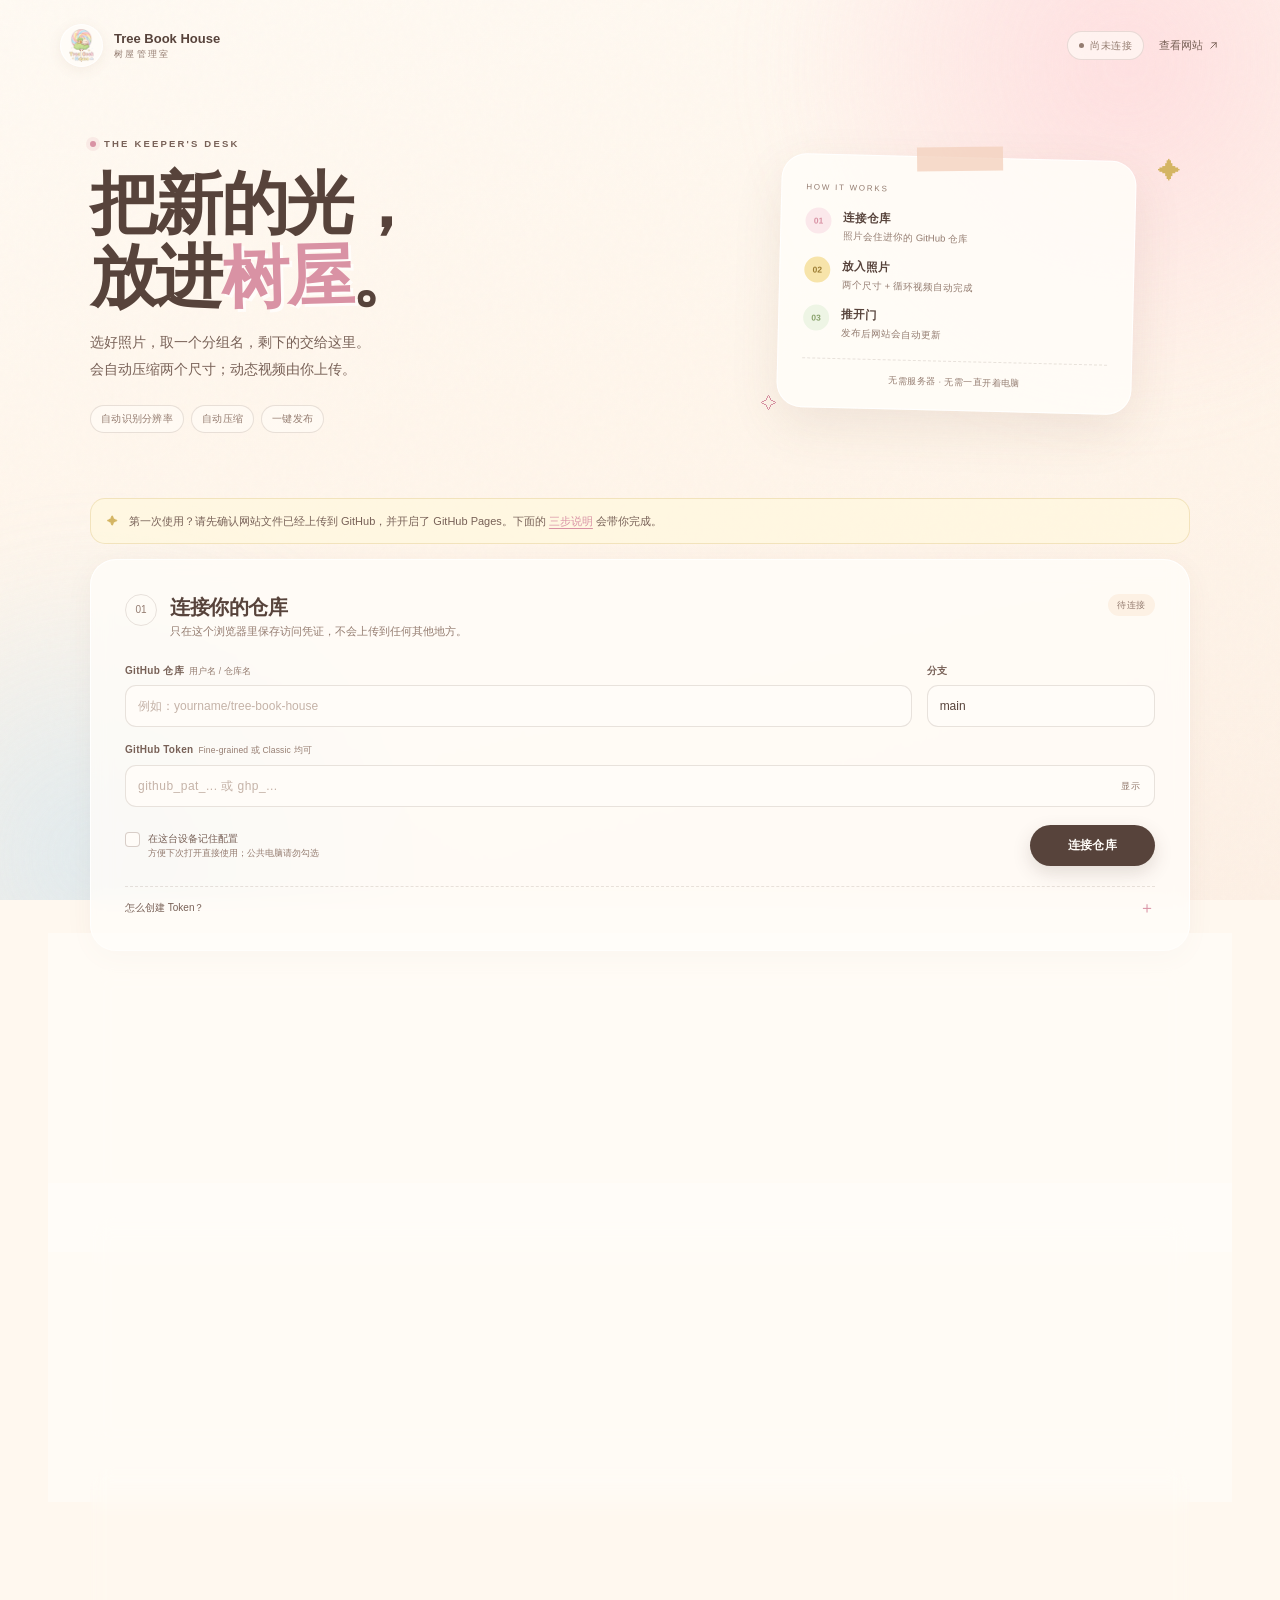
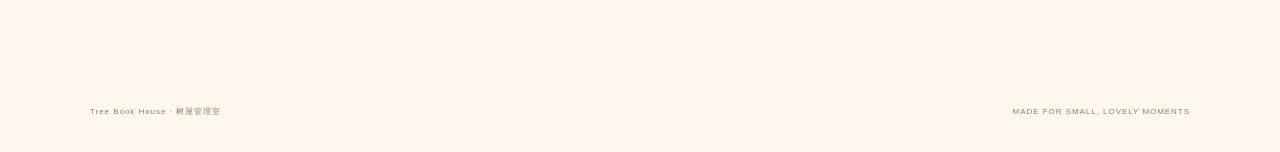
==== commit b2eed40b: "Use owner-uploaded loop videos and fix media deletion" ====
--- a/admin.html
+++ b/admin.html
@@ -34,7 +34,7 @@
       <div class="admin-hero__copy">
         <p class="admin-eyebrow"><span></span> THE KEEPER'S DESK</p>
         <h1>把新的光，<br>放进<span class="admin-script">树屋</span>。</h1>
-        <p class="admin-lede">选好照片，取一个分组名，剩下的交给这里。<br>会自动生成两个尺寸和一段会呼吸的循环视频。</p>
+        <p class="admin-lede">选好照片，取一个分组名，剩下的交给这里。<br>会自动压缩两个尺寸；动态视频由你上传。</p>
         <div class="admin-hero__chips">
           <span>自动识别分辨率</span>
           <span>自动压缩</span>
@@ -83,9 +83,9 @@
           <input id="branchInput" name="branch" type="text" value="main" spellcheck="false" autocapitalize="off">
         </div>
         <div class="field field--token">
-          <label for="tokenInput">Fine-grained Token <span>仅限此仓库 Contents 读写</span></label>
+          <label for="tokenInput">GitHub Token <span>Fine-grained 或 Classic 均可</span></label>
           <div class="token-wrap">
-            <input id="tokenInput" name="token" type="password" placeholder="github_pat_..." spellcheck="false" autocapitalize="off">
+            <input id="tokenInput" name="token" type="password" placeholder="github_pat_... 或 ghp_..." spellcheck="false" autocapitalize="off">
             <button type="button" class="token-toggle" id="tokenToggle" aria-label="显示 Token">显示</button>
           </div>
         </div>
@@ -107,6 +107,7 @@
       <details class="setup-help">
         <summary>怎么创建 Token？<span aria-hidden="true">＋</span></summary>
         <div class="setup-help__body">
+          <p class="setup-help__lead">Classic Token 只需勾选 <code>public_repo</code>；想使用更细粒度的权限时，可以按下面步骤创建 Fine-grained Token。</p>
           <ol>
             <li>打开 GitHub → 右上角头像 → <strong>Settings</strong> → <strong>Developer settings</strong> → <strong>Personal access tokens</strong> → <strong>Fine-grained tokens</strong>。</li>
             <li>点击 <strong>Generate new token</strong>，Repository access 选择 <strong>Only select repositories</strong>，只勾选你的网站仓库。</li>
@@ -124,7 +125,7 @@
         <span class="admin-panel__num">02</span>
         <div>
           <h2 id="uploadTitle">把照片放进树屋</h2>
-          <p>支持 JPG、PNG、WebP；一次可以选择多张。</p>
+          <p>支持 JPG / PNG / WebP，可同时选择自己的 MP4 / WebM 视频。</p>
         </div>
         <span class="panel-state" id="uploadState">连接后可用</span>
       </div>
@@ -156,8 +157,8 @@
           </div>
         </div>
 
-        <div class="dropzone" id="dropzone" tabindex="0" role="button" aria-controls="fileInput" aria-label="选择或拖入照片">
-          <input id="fileInput" type="file" accept="image/jpeg,image/png,image/webp,image/avif" multiple hidden>
+        <div class="dropzone" id="dropzone" tabindex="0" role="button" aria-controls="fileInput" aria-label="选择或拖入照片和视频">
+          <input id="fileInput" type="file" accept="image/jpeg,image/png,image/webp,image/avif,video/mp4,video/webm" multiple hidden>
           <div class="dropzone__art" aria-hidden="true">
             <span class="dropzone__sun"></span>
             <span class="dropzone__hill"></span>
@@ -166,7 +167,7 @@
           </div>
           <p class="dropzone__title">把照片拖到这里</p>
           <p class="dropzone__hint">或者 <span>点击选择文件</span> · 建议每次 1–20 张</p>
-          <p class="dropzone__note">照片只会在你的浏览器里处理，处理完才会上传到仓库</p>
+          <p class="dropzone__note">可以同时选择同名视频自动配对，也可以在下方为每张照片单独添加</p>
         </div>
 
         <div class="queue" id="queueWrap" hidden>
@@ -180,14 +181,10 @@
         <div class="publish-settings" id="publishSettings" hidden>
           <div class="setting-row">
             <div class="setting-copy">
-              <strong>自动生成动态背景视频</strong>
-              <span>6 秒静音循环，会随高清/轻量图片一起生成。适合点击照片后的动态预览。</span>
+              <strong>动态背景视频由你自己上传</strong>
+              <span>为照片附加自己的 MP4 / WebM，它会作为循环预览和视频下载。网站不会自动生成或重编码视频；建议单个视频小于 60 MB。</span>
             </div>
-            <label class="switch">
-              <input type="checkbox" id="videoToggle" checked>
-              <span class="switch__track" aria-hidden="true"><span></span></span>
-              <span class="sr-only">自动生成动态背景视频</span>
-            </label>
+            <span class="video-self-badge">SELF-HOSTED</span>
           </div>
           <div class="setting-row setting-row--summary">
             <div class="publish-summary" id="publishSummary">还没有添加照片</div>
--- a/assets/css/admin.css
+++ b/assets/css/admin.css
@@ -165,6 +165,7 @@
 .setup-help summary span { color: var(--pink-deep); font-size: 16px; line-height: 1; transition: transform .25s; }
 .setup-help[open] summary span { transform: rotate(45deg); }
 .setup-help__body { padding-top: 12px; max-width: 780px; }
+.setup-help__lead { margin-bottom: 10px; color: var(--ink-soft); font-size: 10.5px; line-height: 1.8; }
 .setup-help__body ol { counter-reset: help; display: flex; flex-direction: column; gap: 8px; }
 .setup-help__body li { position: relative; padding-left: 20px; color: var(--ink-soft); font-size: 10.5px; line-height: 1.8; }
 .setup-help__body li::before { counter-increment: help; content: counter(help); position: absolute; left: 0; top: 2px; width: 14px; height: 14px; display: grid; place-items: center; border-radius: 50%; background: var(--pink-soft); color: var(--pink-deep); font-size: 7px; font-weight: 600; }
@@ -217,6 +218,51 @@
 .queue-title-input:hover { border-color: var(--line); }
 .queue-title-input:focus { outline: none; border-color: var(--line-strong); background: #fff; }
 .queue-meta { padding: 0 6px; color: var(--ink-faint); font-size: 8.5px; letter-spacing: .02em; white-space: nowrap; overflow: hidden; text-overflow: ellipsis; margin-top: 1px; }
+.queue-video { min-width: 0; margin: 5px 6px 1px; display: flex; align-items: center; gap: 5px; flex-wrap: wrap; }
+.queue-video-add {
+  display: inline-flex; align-items: center; gap: 4px;
+  padding: 3px 7px;
+  border: 1px dashed var(--line-strong);
+  border-radius: 7px;
+  color: var(--ink-faint);
+  font-size: 8.5px;
+  line-height: 1.5;
+  transition: color .2s ease, border-color .2s ease, background .2s ease;
+}
+.queue-video-add:hover { color: var(--pink-deep); border-color: rgba(217, 146, 164, .5); background: var(--pink-soft); }
+.queue-video-chip {
+  display: inline-flex; align-items: center; gap: 5px;
+  min-width: 0; max-width: min(100%, 380px);
+  padding: 3px 7px;
+  border-radius: 7px;
+  background: var(--pink-soft);
+  color: #91636f;
+  font-size: 8.5px;
+  line-height: 1.5;
+}
+.queue-video-chip > span[aria-hidden] { flex: 0 0 auto; color: var(--pink-deep); font-size: 8px; }
+.queue-video-chip__name { overflow: hidden; text-overflow: ellipsis; white-space: nowrap; }
+.queue-video-chip small { flex: 0 0 auto; color: #b58c96; font-size: 7.5px; }
+.queue-video-replace, .queue-video-clear {
+  padding: 2px 5px;
+  border-radius: 5px;
+  color: var(--ink-faint);
+  font-size: 8px;
+  transition: color .2s ease, background .2s ease;
+}
+.queue-video-replace:hover { color: var(--ink-soft); background: var(--cream-2); }
+.queue-video-clear { color: #b37878; font-size: 13px; line-height: 1; }
+.queue-video-clear:hover { background: #fbeaea; }
+.video-self-badge {
+  flex: 0 0 auto;
+  padding: 5px 9px;
+  border-radius: 999px;
+  background: var(--pink-soft);
+  color: var(--pink-deep);
+  font-size: 7.5px;
+  letter-spacing: .08em;
+  font-weight: 600;
+}
 .queue-status { padding: 0 6px; color: var(--ink-faint); font-size: 8.5px; margin-top: 3px; display: flex; align-items: center; gap: 5px; }
 .queue-status::before { content: ""; width: 4px; height: 4px; border-radius: 50%; background: var(--butter-deep); }
 .queue-item.is-processing .queue-status::before { background: var(--pink-deep); animation: pulse 1s ease-in-out infinite; }
